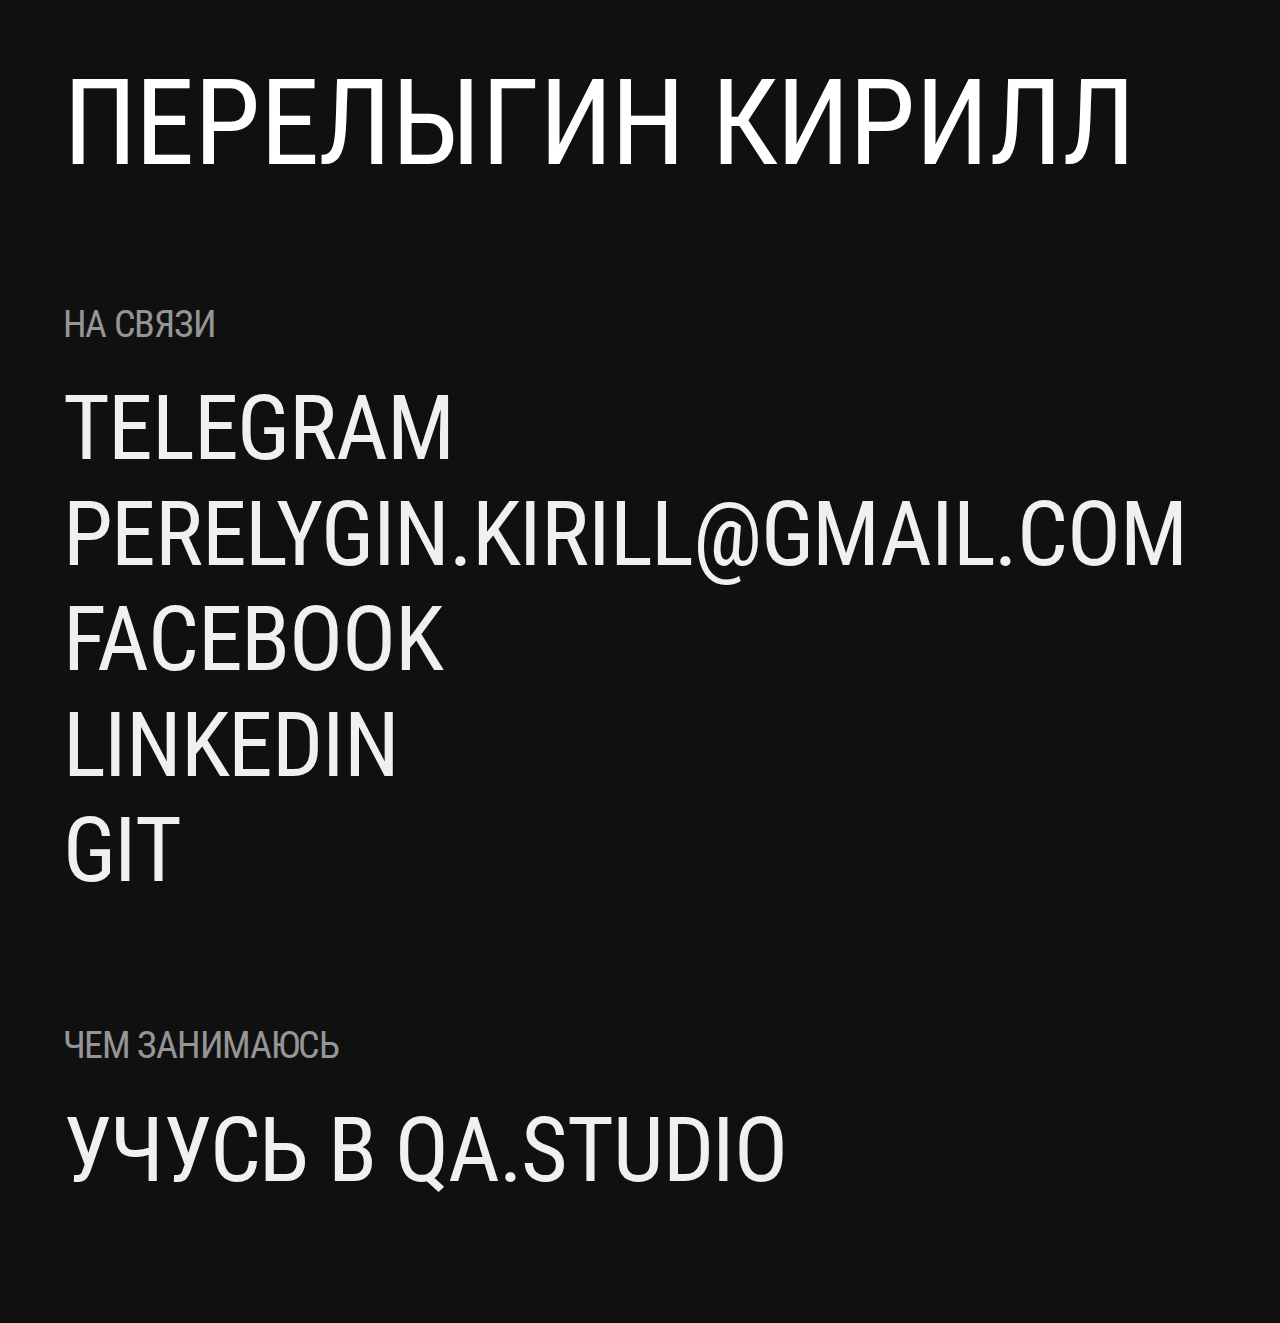
==== index.html @ 40d5cf5c "Add files via upload" ====
<!DOCTYPE html>
<html lang="en">
  <head>
    <meta charset="UTF-8" />
    <!--
      Следующий мета тег "viewport" очень важен для правильного отображения "отзывчивых сайтов" на разных устройствах.
      Браузеры хотят быть очень услужливыми и пытатться помочь нам, отображая сайты совсем не так, как нужно.
      Совсем как "Двое из ларца"

      Например - попытаться отобразить всю страницу разом, хотя она должна прокручиваться на 10 экранов,
      или увеличить шрифт непонятным образом, когда мы переворачиваем телефон горизонтально 
      1. width=device-with - говорит браузеру "дружище, ширина моей страницы ровно такая, какой ширины твой экран.
      Не надо ничего подгонять, я сам этим займусь"
      2. initial-scale=1 - говорит браузеру "не вздумай ничего приближать/отдалять по своему усмотрению, я сам
      озабочусь тем, чтобы при разной ширине всё отображалось хорошо"

      https://www.w3schools.com/css/css_rwd_viewport.asp
    -->
    <meta name="viewport" content="width=device-width, initial-scale=1" />

       <!--
    Тайтл отобржается как название закладки в барузере
    -->
    <title>Герман</title>
    <link rel="icon" href="./favicon.ico" type="image/x-icon" sizes="any" />
    <link rel="stylesheet" href="./normalize.css" />
    <link rel="stylesheet" href="./style.css" />
  </head>
  <body>
    <div class="name">ПЕРЕЛЫГИН КИРИЛЛ</div>

    <div class="block">
      <div class="block-title">на связи</div>
      <div class="block-entries">
        <div class="entry">
          <a href="https://t.me/Kira_Liberman" target="_blank"> telegram</a>
        </div>
        <div class="entry">
          <a href="mailto:perelygin.kirill@gmail.com">perelygin.kirill@gmail.com</a>
        </div>
        <div class="entry">
          <a href="https://www.facebook.com/kirill_perelygin" target="_blank">facebook</a>
        </div>
        <div class="entry">
          <a href="https://ru.linkedin.com/in/kirill-perelygin-13582772" target="_blank">
            linkedin
          </a>
        </div>
        <div class="entry">
          <a href="https://github.com/KiraP" target="_blank">git</a>
        </div>
      </div>
    </div>

    <div class="block">
      <div class="block-title">чем занимаюсь</div>
      <div class="entry">
        <a href="https://www.qa.studio/" target="_blank"> Учусь в QA.STUDIO </a>
      </div>
      
    </div>
  </body>
</html>
---- style.css ----
/*
  Загружаем шрифт Roboto
*/


@import url("https://fonts.googleapis.com/css2?family=Roboto+Condensed:wght@400&display=swap");

/*
  Простейший reset - удостоверимся, что у всех элементов нулевые
  отступы и границы элементов считаются вместе со всеми отступами (box-sizing)

  https://learn.javascript.ru/box-sizing

  Здесь же пропишем свойство, которое преобразует регистр текста в верхний
  для всех элементов
*/
* {
  margin: 0;
  padding: 0;
  box-sizing: border-box;
  text-transform: uppercase;
}

/*
  В CSS можно делать переменные., нпапример задать для text-color значение #f0f0f0, а потом ниже 
  использовать, например color: var(--text-color);

  Разместим наши несколько css-переменных в псевдо-классе :root
  css-переменные можно размещать по факту в любом элементе, в зависимости от того,
  какая специфичность нам нужна. Так как в этом проекте мы обходимся только переменными цвета, которые 
  распространяются на весь документ - размещаем их в самом корне, :root всегда является самым
  верхним элементом дерева

  https://css-tricks.com/almanac/selectors/r/root/
*/

:root {
  --text-color: #f0f0f0;
  --gray-color: rgba(240, 240, 240, 0.6);
  --background-color: #101010;
}

html {
  cursor: url("./cat_default.png") 40 45, auto;
}

body {
  padding: 10vw 3.333vw;
  padding-bottom: 13.333vw;
  font-family: "Roboto Condensed", sans-serif;
  font-weight: 400;
  letter-spacing: -0.1vw;
  background-color: var(--background-color);
  color: white;

  /* 
  Меняем стандартный курсор на милого котика, а так как котик у нас круглый,
  а стрелка мыши срабатывает самым верхним углом (там её хотспот), а с котиком это 
  неудобно - перенесём хотспот на его нос - просто сместим top-left хотспота в пикселях
  в центр мордочки
  
  https://developer.mozilla.org/en-US/docs/Web/CSS/cursor
  */
}

/*
Вёрстка в проекте mobile-first - сперва мы указываем все размеры и свойства для 
мобильного отображения (viewport), потом с помощью медиа-query ниже меняем их на 
больших экранах

https://developer.mozilla.org/ru/docs/Web/CSS/@media
*/
.name {
  font-size: 12.778vw;
  line-height: 100%;
}

.block {
  margin-top: 13.333vw;
}

.block-title {
  color: rgba(240, 240, 240, 0.6);
  line-height: 5.208vw;
  font-size: 4.444vw;
  margin-bottom: 3.333vw;
}

.entry {
  line-height: 7.814vw;
  font-size: 6.667vw;
  margin-bottom: 1.667vw;
}

a {
  text-decoration: none;
  color: var(--text-color);
  /*
  Поменяем курсор на котика из Шрека при наведении на ссылку
  Важно сделать это здесь, а не в псевдо-классе :hover
  Иначе при наведении на ссылку могут быть крохотные моменты,
  когда курсор сбрасывается к дефолтной "руке"
  */
  cursor: url("./cat_link.png") 40 45, auto;
}

a:hover {
  color: var(--gray-color);
}

/* 
Медиа query для планшетов, срабатывает, когда минимальный размер окна достигает 1024px
*/

@media screen and (min-width: 1024px) {
  body {
    padding: 4.883vw;
    padding-bottom: 9.375vw;
  }

  .name {
    font-size: 9.375vw;
  }

  .block {
    margin-top: 9.375vw;
  }

  .block-title {
    line-height: 3.434vw;
    font-size: 2.93vw;
    margin-bottom: 2.344vw;
  }

  .entry {
    line-height: 8.24vw;
    font-size: 7.031vw;
    margin-bottom: 0;
  }
}

/* Медиа query для десктопов, срабатывает при достижении 1440px  */

@media screen and (min-width: 1440px) {
  body {
    padding: 3.472vw;
    padding-bottom: 8.333vw;
  }

  .name {
    font-size: 10vw;
    margin-bottom: 1.667vw;
  }

  .block {
    margin-top: 8.333vw;
  }

  .block-title {
    line-height: 3.906vw;
    font-size: 3.333vw;
    margin-bottom: 2.5vw;
  }

  .entry {
    line-height: 7.813vw;
    font-size: 6.667vw;
  }
}
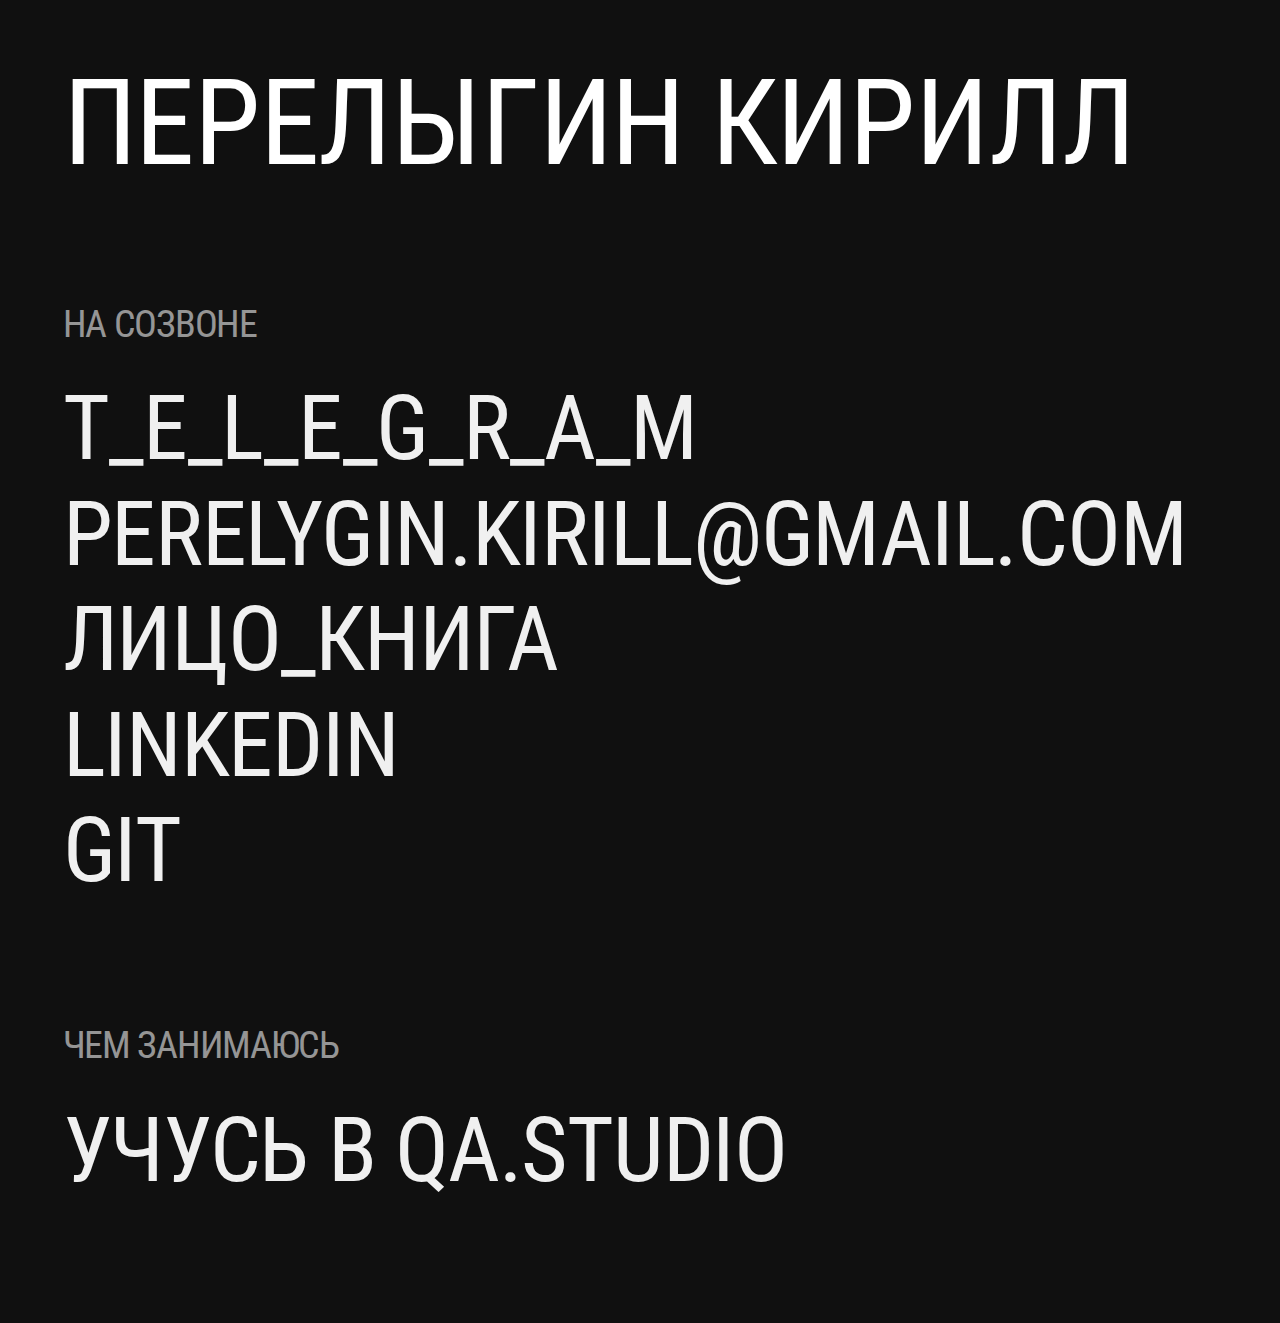
==== commit b9a8945c: "Первый коммит в ветке эва" ====
--- a/index.html
+++ b/index.html
@@ -30,16 +30,16 @@
     <div class="name">ПЕРЕЛЫГИН КИРИЛЛ</div>
 
     <div class="block">
-      <div class="block-title">на связи</div>
+      <div class="block-title">На созвоне</div>
       <div class="block-entries">
         <div class="entry">
-          <a href="https://t.me/Kira_Liberman" target="_blank"> telegram</a>
+          <a href="https://t.me/Kira_Liberman" target="_blank"> T_E_L_E_G_R_A_M</a>
         </div>
         <div class="entry">
           <a href="mailto:perelygin.kirill@gmail.com">perelygin.kirill@gmail.com</a>
         </div>
         <div class="entry">
-          <a href="https://www.facebook.com/kirill_perelygin" target="_blank">facebook</a>
+          <a href="https://www.facebook.com/kirill_perelygin" target="_blank">Лицо_книга</a>
         </div>
         <div class="entry">
           <a href="https://ru.linkedin.com/in/kirill-perelygin-13582772" target="_blank">
